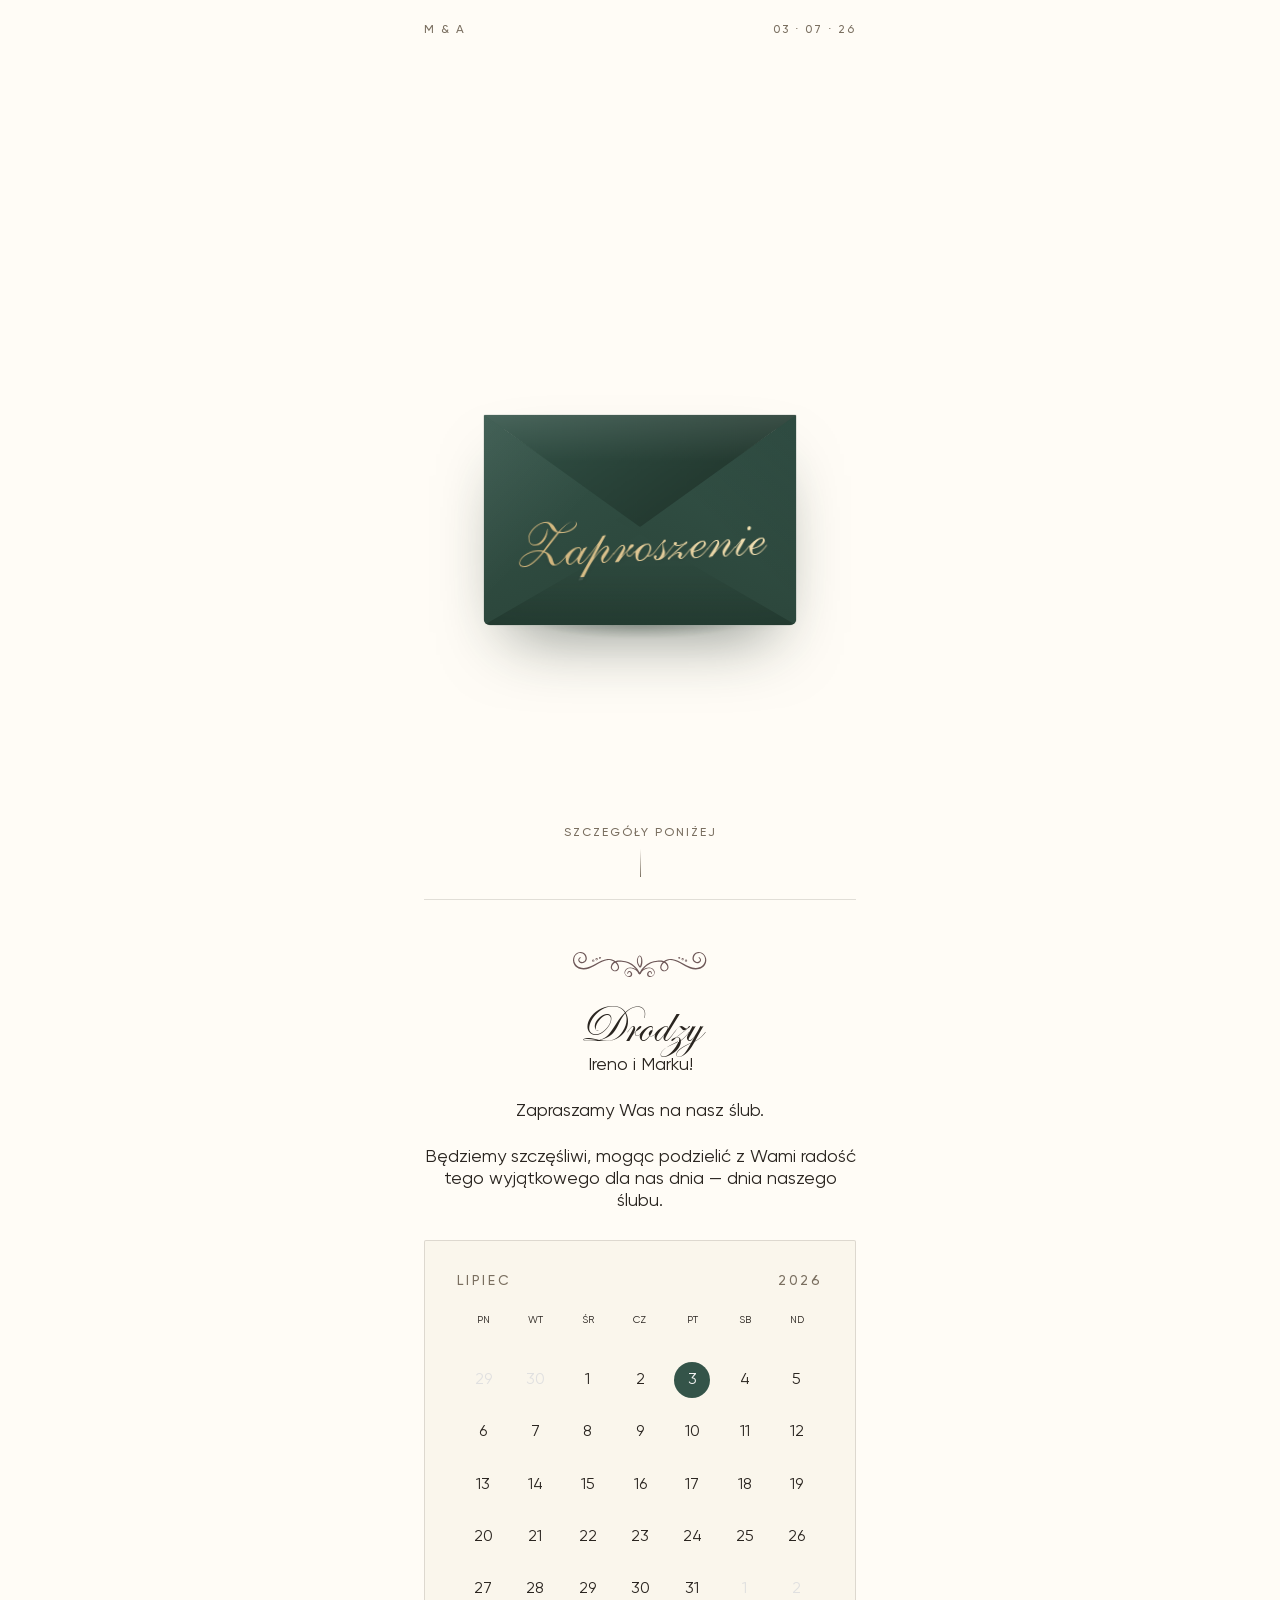
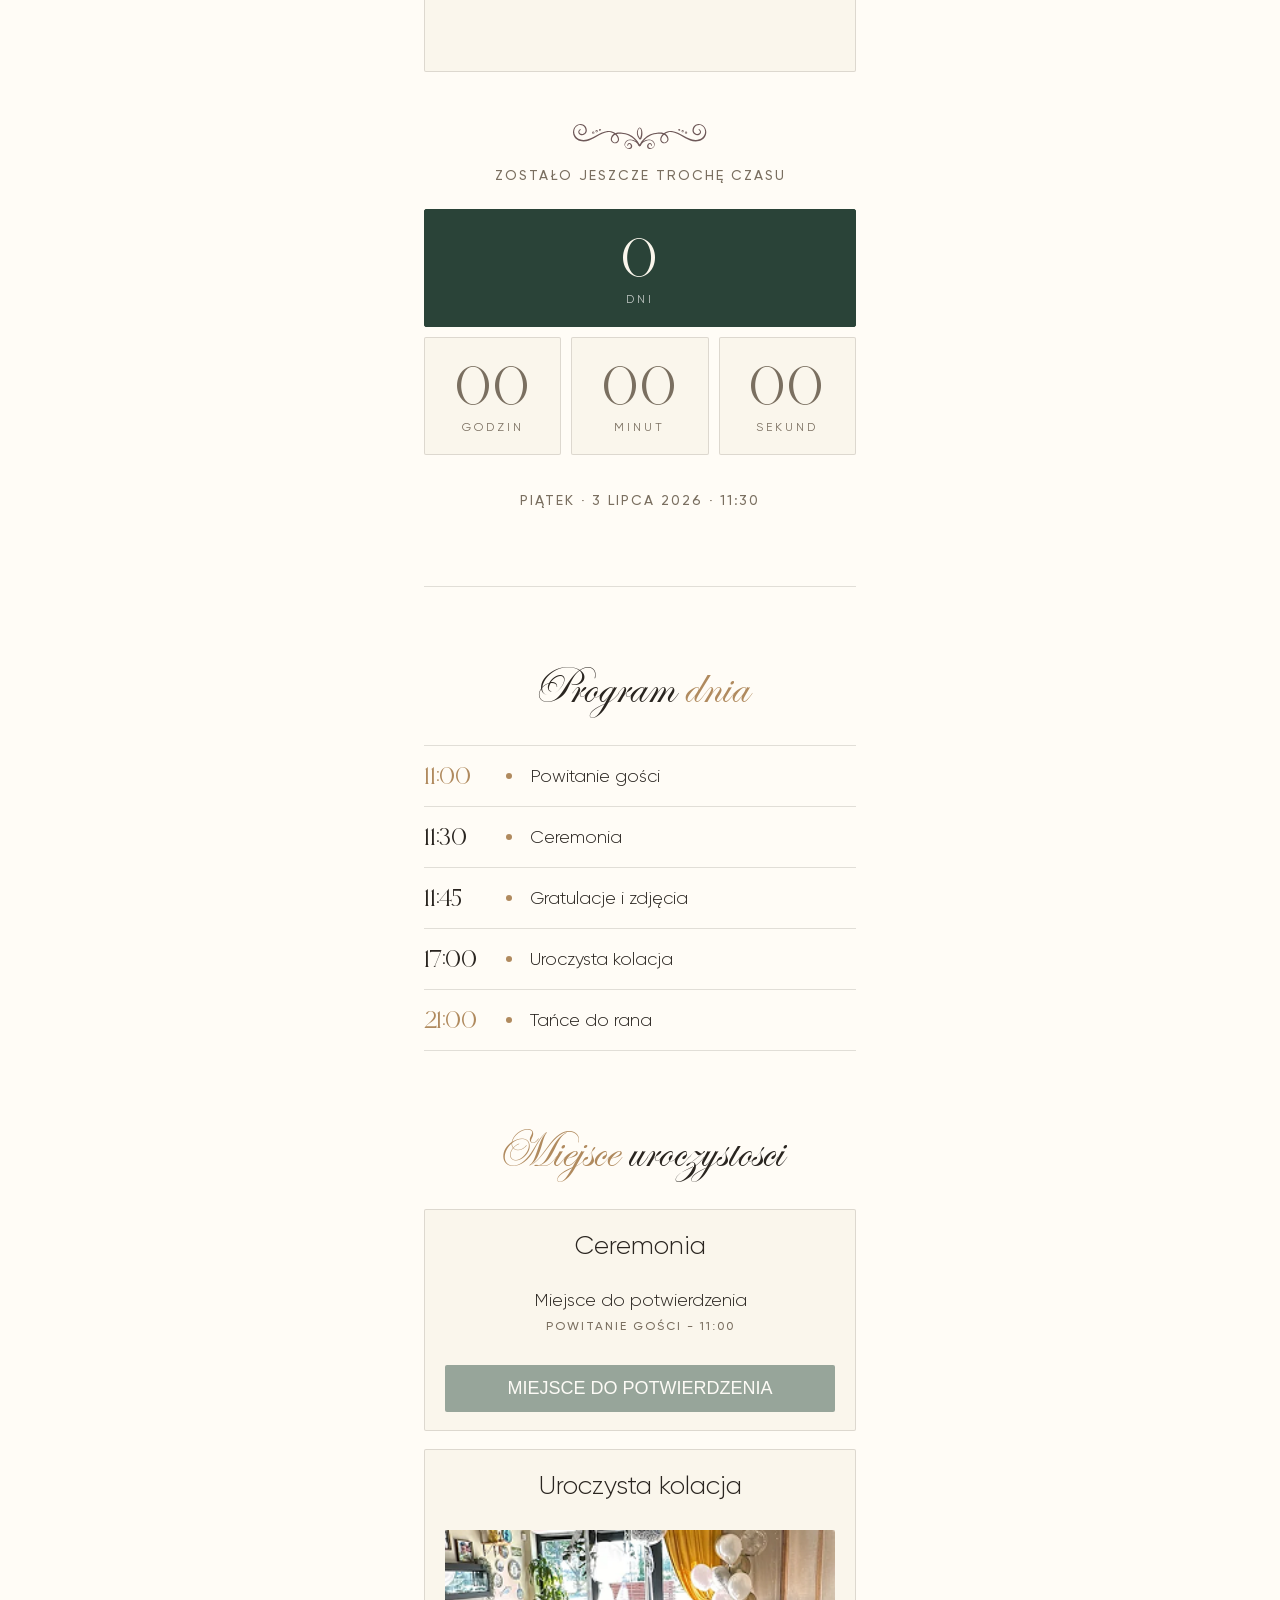
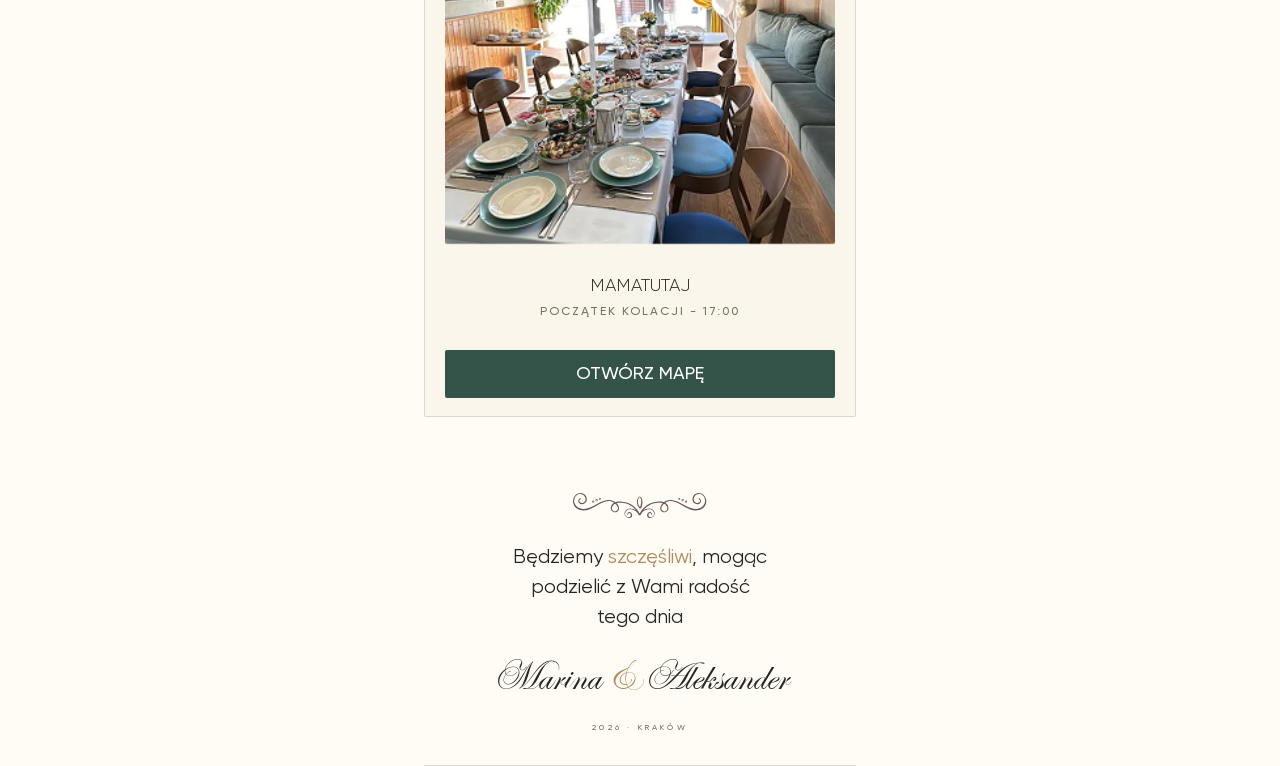
==== pl/index.html @ 435d339f "feat: add Polish version of wedding invitation page with Open Graph and Twitter Card metadata" ====
<!doctype html>
<html lang="pl">
	<head>
		<meta charset="utf-8" />
		<meta name="viewport" content="width=device-width, initial-scale=1, viewport-fit=cover" />
		<title>Marina & Aleksander · 03.07.2026</title>

		<!-- SEO -->
		<meta name="description" content="Zaproszenie na ślub Mariny i Aleksandra — 3 lipca 2026, Kraków" />

		<!-- Open Graph -->
		<meta property="og:type" content="website" />
		<meta property="og:url" content="https://wedding-marina-alexander.vercel.app/pl/" />
		<meta property="og:title" content="Marina & Aleksander · 03.07.2026" />
		<meta
			property="og:description"
			content="Zapraszamy Was, abyście podzielili z nami radość naszego ślubu — 3 lipca 2026, Kraków"
		/>
		<meta property="og:image" content="https://wedding-marina-alexander.vercel.app/img/thumb.png" />
		<meta property="og:image:width" content="1200" />
		<meta property="og:image:height" content="630" />
		<meta property="og:locale" content="pl_PL" />

		<!-- Twitter Card -->
		<meta name="twitter:card" content="summary_large_image" />
		<meta name="twitter:title" content="Marina & Aleksander · 03.07.2026" />
		<meta
			name="twitter:description"
			content="Zapraszamy Was, abyście podzielili z nami radość naszego ślubu — 3 lipca 2026, Kraków"
		/>
		<meta name="twitter:image" content="https://wedding-marina-alexander.vercel.app/img/thumb.png" />

		<link rel="stylesheet" href="../style.css" />
	</head>
	<body>
		<div id="preloader" aria-hidden="true">
			<div class="preloader-spinner"></div>
		</div>

		<main>
			<!-- HERO -->
			<section class="hero-screen">
				<div class="topbar">
					<span>M & A</span>
					<span>03 · 07 · 26</span>
				</div>

				<div class="env-wrap" id="env" role="button" tabindex="0">
					<div class="env-shadow"></div>
					<div class="env-back"></div>
					<div class="letter">
						<div class="l-names-block">
							<div class="l-name l-1">Marina</div>
							<div class="l-amp">&amp;</div>
							<div class="l-name l-2">Aleksander</div>
						</div>
						<div class="l-bottom">
							<div class="l-date">03 · 07 · 2026</div>
							<div class="l-place">Kraków</div>
						</div>
					</div>
					<div class="env-front"></div>
					<div class="env-flap"></div>
					<div class="gold-signature">Zaproszenie</div>
				</div>

				<div class="scroll-after">
					<span>szczegóły poniżej</span>
					<span class="stem"></span>
				</div>
			</section>

			<!-- INTRO -->
			<section class="s-intro detail-no-border">
				<div class="intro-heading reveal">
					<img src="../img/decorate.svg" alt="" class="ornament intro-ornament" />
					<div class="intro-body">
						<div>
							<div class="intro-script sec-script">Drodzy</div>
							<div class="intro-subtitle">Ireno i Marku!</div>
						</div>
						<p>Zapraszamy Was na nasz ślub.</p>
						<p>
							Będziemy szczęśliwi, mogąc podzielić z&nbsp;Wami radość tego wyjątkowego dla nas dnia&nbsp;—
							dnia naszego ślubu.
						</p>
					</div>
				</div>

				<div class="cal-card reveal d2">
					<div class="cal-header"><span>Lipiec</span><span>2026</span></div>
					<div class="cal-grid cal-grid--header">
						<span class="cal-dow">PN</span><span class="cal-dow">WT</span><span class="cal-dow">ŚR</span
						><span class="cal-dow">CZ</span><span class="cal-dow">PT</span><span class="cal-dow">SB</span
						><span class="cal-dow">ND</span>
					</div>
					<div class="cal-grid">
						<span class="cal-day cal-day--out">29</span><span class="cal-day cal-day--out">30</span
						><span class="cal-day">1</span><span class="cal-day">2</span
						><span class="cal-day cal-day--hl"><span>3</span></span
						><span class="cal-day">4</span><span class="cal-day">5</span> <span class="cal-day">6</span
						><span class="cal-day">7</span><span class="cal-day">8</span><span class="cal-day">9</span
						><span class="cal-day">10</span><span class="cal-day">11</span><span class="cal-day">12</span>
						<span class="cal-day">13</span><span class="cal-day">14</span><span class="cal-day">15</span
						><span class="cal-day">16</span><span class="cal-day">17</span><span class="cal-day">18</span
						><span class="cal-day">19</span> <span class="cal-day">20</span><span class="cal-day">21</span
						><span class="cal-day">22</span><span class="cal-day">23</span><span class="cal-day">24</span
						><span class="cal-day">25</span><span class="cal-day">26</span> <span class="cal-day">27</span
						><span class="cal-day">28</span><span class="cal-day">29</span><span class="cal-day">30</span
						><span class="cal-day">31</span><span class="cal-day cal-day--out">1</span
						><span class="cal-day cal-day--out">2</span>
					</div>
				</div>
			</section>

			<!-- COUNTDOWN -->
			<section class="detail countdown">
				<img src="../img/decorate.svg" alt="" class="ornament" />
				<div class="cd-eyebrow reveal">zostało jeszcze trochę czasu</div>
				<div class="cd">
					<div class="cd-c cd-c--accent reveal d1">
						<div class="cd-num" id="cd-d">—</div>
						<div class="cd-lbl">dni</div>
					</div>
					<div class="cd-hms">
						<div class="cd-c reveal d2">
							<div class="cd-num" id="cd-h">—</div>
							<div class="cd-lbl">godzin</div>
						</div>
						<div class="cd-c reveal d3">
							<div class="cd-num" id="cd-m">—</div>
							<div class="cd-lbl">minut</div>
						</div>
						<div class="cd-c reveal d4">
							<div class="cd-num" id="cd-s">—</div>
							<div class="cd-lbl">sekund</div>
						</div>
					</div>
				</div>
				<div class="cd-foot reveal d5">piątek · 3 lipca 2026 · 11:30</div>
			</section>

			<!-- PROGRAMME -->
			<section class="detail detail-no-border">
				<h2 class="sec-script reveal d1">Program <em>dnia</em></h2>
				<div class="prog">
					<div class="pr reveal d1">
						<div class="time gold">11:00</div>
						<span class="dot"></span>
						<div class="body">Powitanie gości</div>
					</div>
					<div class="pr reveal d2">
						<div class="time">11:30</div>
						<span class="dot"></span>
						<div class="body">Ceremonia</div>
					</div>
					<div class="pr reveal d3">
						<div class="time">11:45</div>
						<span class="dot"></span>
						<div class="body">Gratulacje i zdjęcia</div>
					</div>
					<div class="pr reveal d4">
						<div class="time">17:00</div>
						<span class="dot"></span>
						<div class="body">Uroczysta kolacja</div>
					</div>
					<div class="pr reveal d5">
						<div class="time gold">21:00</div>
						<span class="dot"></span>
						<div class="body">Tańce do rana</div>
					</div>
				</div>
			</section>

			<!-- PLACE -->
			<section class="detail place detail-no-border">
				<h2 class="sec-script reveal d1"><em>Miejsce</em> uroczystosci</h2>
				<div class="venue-cards">
					<div class="venue-card reveal d2">
						<div class="venue-card-label">Ceremonia</div>

						<div class="venue-card-info">
							<div class="venue-card-name">Miejsce do potwierdzenia</div>
							<div class="venue-card-time">powitanie gości - 11:00</div>
						</div>
						<button class="venue-btn venue-btn--tbd" disabled>Miejsce do potwierdzenia</button>
					</div>
					<div class="venue-card reveal d3">
						<div class="venue-card-label">Uroczysta kolacja</div>
						<img class="venue-card-img" src="../img/place.png" />
						<div class="venue-card-info">
							<div class="venue-card-name">MAMATUTAJ</div>
							<div class="venue-card-time">początek kolacji - 17:00</div>
						</div>
						<a
							class="venue-btn"
							href="https://maps.app.goo.gl/szh8DAX3W4brn2PK7"
							target="_blank"
							rel="noopener"
							>Otwórz mapę</a
						>
					</div>
				</div>
			</section>

			<!-- CLOSING -->
			<section class="closing">
				<img src="../img/decorate.svg" alt="" class="ornament" />
				<p class="closing-words reveal">
					Będziemy <span>szczęśliwi</span>, mogąc podzielić z Wami radość tego dnia
				</p>
				<div class="closing-sig reveal d2">Marina <em>&amp;</em> Aleksander</div>
				<div class="closing-meta d3">2026 · Kraków</div>
			</section>
		</main>

		<script src="../main.js"></script>
	</body>
</html>
---- style.css ----
@font-face {
	font-family: 'Esenin Script One';
	src: url('fonts/esenin-script-one.woff2') format('woff2');
	font-weight: 400;
	font-style: normal;
	font-display: swap;
}

@font-face {
	font-family: 'Gilroy';
	src: url('fonts/Gilroy-Light.woff2') format('woff2');
	font-weight: 300;
	font-style: normal;
	font-display: swap;
}

@font-face {
	font-family: 'Gilroy';
	src: url('fonts/Gilroy.woff') format('woff');
	font-weight: 400;
	font-style: normal;
	font-display: swap;
}

@font-face {
	font-family: 'Gilroy';
	src: url('fonts/Gilroy-Medium.woff') format('woff');
	font-weight: 500;
	font-style: normal;
	font-display: swap;
}

@font-face {
	font-family: 'Gilroy';
	src: url('fonts/Gilroy-Bold.woff') format('woff');
	font-weight: 700;
	font-style: normal;
	font-display: swap;
}

@font-face {
	font-family: 'Edensor';
	src: url('fonts/Edensor-Regular.woff2') format('woff2');
	font-weight: 400;
	font-style: normal;
	font-display: swap;
}

@font-face {
	font-family: 'Allegretto Script One';
	src: url('fonts/AllegrettoScriptOne.woff2') format('woff');
	font-weight: 400;
	font-style: normal;
	font-display: swap;
}

@font-face {
	font-family: 'Vivaldi';
	src: url('fonts/Vivaldi.woff2') format('woff');
	font-weight: 400;
	font-style: normal;
	font-display: swap;
}

:root {
	--bg: #FFFCF6;
	--paper: #FAF6EC;
	--paper-edge: rgba(42, 37, 30, 0.15);
	--ink: #2a2520;
	--soft: #7a6f60;
	--line: rgba(42, 37, 30, 0.14);
	--env-deep: #2A4338;
	--env-mid: #345449;
	--env-edge: #1c2e25;
	--env-crease: rgba(12, 24, 19, 0.28);
	--env-light: rgba(255, 255, 255, 0.08);
	--gold: #b08a5e;
	--gold-deep: #8a6a44;
}

* {
	box-sizing: border-box;
	margin: 0;
	padding: 0;
}

html,
body {
	background: var(--bg);
	color: var(--ink);
	font-family: 'Gilroy', system-ui, sans-serif;
	font-weight: 400;
	font-size: 18px;
	-webkit-font-smoothing: antialiased;
	text-rendering: optimizeLegibility;
}

body {
	min-height: 100vh;
	overflow-x: hidden;
}

.reveal {
	opacity: 0;
	transform: translateY(20px);
	transition:
		opacity 1.1s cubic-bezier(0.2, 0.7, 0.2, 1),
		transform 1.1s cubic-bezier(0.2, 0.7, 0.2, 1);
}

.reveal.in {
	opacity: 1;
	transform: none;
}

.d1 {
	transition-delay: 0.1s;
}

.d2 {
	transition-delay: 0.24s;
}

.d3 {
	transition-delay: 0.4s;
}

.d4 {
	transition-delay: 0.56s;
}

.d5 {
	transition-delay: 0.72s;
}

main {
	max-width: 480px;
	margin: 0 auto;
	padding: 0 24px;
	position: relative;
}

/* ─── HERO ─────────────────────────────────────────────── */

.hero-screen {
	min-height: 100svh;
	min-height: 100dvh;
	display: grid;
	place-items: center;
	align-items: center;
	padding: 24px 0 24px;
	position: relative;
}

.topbar {
	display: flex;
	justify-content: space-between;
	align-items: center;
	position: absolute;
	top: 24px;
	left: 0;
	right: 0;
	font-family: Gilroy;
	font-weight: 500;
	font-size: 12px;
	line-height: 100%;
	letter-spacing: 2px;
	vertical-align: middle;
	text-transform: uppercase;
	color: var(--soft);
}


@keyframes envFly {
	0% {
		transform: translate3d(-24px, -125vh, 0) rotateZ(-10deg) rotateY(-18deg) scale(calc(var(--env-scale) * 0.92));
		opacity: 0;
	}

	48% {
		transform: translate3d(12px, 24px, 0) rotateZ(2.5deg) rotateY(5deg) scale(calc(var(--env-scale) * 1.02));
		opacity: 1;
	}

	68% {
		transform: translate3d(-5px, -9px, 0) rotateZ(-1.2deg) rotateY(-2deg) scale(var(--env-scale));
	}

	84% {
		transform: translate3d(2px, 4px, 0) rotateZ(0.45deg) rotateY(1deg) scale(var(--env-scale));
	}

	100% {
		transform: translate3d(0, 0, 0) rotateZ(0deg) rotateY(0deg) scale(var(--env-scale));
		opacity: 1;
	}
}

@keyframes signatureGleam {

	0%,
	100% {
		background-position: 0% 50%;
	}

	50% {
		background-position: 100% 50%;
	}
}

.env-wrap {
	--env-scale: 1;
	position: relative;
	margin: 0 auto;
	margin-top: -70px;
	width: 312px;
	height: 420px;
	perspective: 1600px;
	cursor: pointer;
	user-select: none;
	opacity: 0;
	transform-origin: 50% 50%;
	will-change: transform;
}

.env-wrap.ready {
	animation: envFly 1.85s cubic-bezier(0.25, 0.78, 0.2, 1) 0.18s both;
}

.env-shadow {
	position: absolute;
	left: 50%;
	bottom: -20px;
	transform: translateX(-50%);
	width: 292px;
	height: 24px;
	border-radius: 50%;
	background: radial-gradient(50% 100% at 50% 0%, rgba(28, 46, 37, 0.34), transparent 74%);
	filter: blur(1px);
	transition:
		opacity 0.8s,
		transform 1.4s cubic-bezier(0.25, 0.78, 0.2, 1);
	z-index: 0;
}

.env-wrap.open .env-shadow {
	opacity: 0.58;
	transform: translateX(-50%) scaleX(1.08);
}

.env-back,
.env-front,
.env-flap,
.letter {
	position: absolute;
	backface-visibility: visible;
}

.env-back {
	bottom: 0;
	left: 0;
	right: 0;
	height: 210px;
	overflow: hidden;
	background:
		linear-gradient(105deg, transparent 0 49.7%, var(--env-crease) 50%, transparent 50.7%),
		linear-gradient(255deg, transparent 0 49.7%, rgba(255, 255, 255, 0.05) 50%, transparent 50.7%),
		radial-gradient(120% 95% at 50% 0%, rgba(255, 255, 255, 0.1), transparent 46%),
		linear-gradient(180deg, var(--env-mid), var(--env-deep) 78%);
	border-radius: 0 0 6px 6px;
	box-shadow:
		0 34px 68px -26px rgba(28, 46, 37, 0.54),
		inset 0 1px 0 var(--env-light),
		inset 0 -18px 30px rgba(11, 24, 19, 0.16);
	z-index: 1;
}

.env-back::before,
.env-back::after {
	content: '';
	position: absolute;
	top: 0;
	width: 50%;
	height: 100%;
	opacity: 0.9;
	background: linear-gradient(135deg, rgba(255, 255, 255, 0.06) 0%, transparent 54%);
}

.env-back::before {
	left: 0;
}

.env-back::after {
	right: 0;
	background: linear-gradient(225deg, rgba(0, 0, 0, 0.09) 0%, transparent 58%);
}

.letter {
	left: 50%;
	bottom: 18px;
	width: 278px;
	height: 178px;
	transform: translateX(-50%) translateY(0) rotate(0deg);
	background: var(--paper);
	background: linear-gradient(0deg, #FAF6EC, #FAF6EC),
		radial-gradient(120% 100% at 50% 0%, rgba(176, 138, 94, 0.06) 0%, rgba(176, 138, 94, 0) 60%),
		linear-gradient(90deg, rgba(255, 255, 255, 0.48) 0%, rgba(255, 255, 255, 0) 18%, rgba(255, 255, 255, 0) 82%, rgba(176, 138, 94, 0.06) 100%);

	border: 1px solid #2A251E26;
	border-radius: 3px;
	padding: 10px 20px;
	box-shadow:
		0 8px 18px rgba(28, 46, 37, 0.18),
		inset 0 0 22px rgba(176, 138, 94, 0.05);
	z-index: 2;
	will-change: transform;
	transition:
		transform 1.85s 0.72s cubic-bezier(0.2, 0.78, 0.18, 1),
		box-shadow 1.85s 0.72s ease;
	text-align: center;
	display: flex;
	flex-direction: column;
	justify-content: space-between;
	transform-origin: 0% 100%;
	line-height: 30px;

}

.letter .l-2 {
	margin-top: -10px;
}

.env-wrap.open .letter {
	transform: translateX(-50%) translateY(-222px) rotate(4.5deg);
	box-shadow:
		0 28px 52px rgba(28, 46, 37, 0.28),
		inset 0 0 22px rgba(176, 138, 94, 0.05);
}

.letter .l-names-block {
	display: flex;
	flex-direction: column;
	align-items: center;
	gap: 0;
}

.letter .l-name {
	font-family: 'Allegretto Script One', 'Monsieur La Doulaise', cursive;
	font-size: 44px;
	font-weight: 500;
	line-height: 1;
	color: var(--ink);
}

.letter .l-amp {
	font-family: 'Vivaldi', 'Allegretto Script One';
	font-weight: 400;
	font-size: 33px;
	line-height: 1;
	text-align: center;
	color: var(--gold);
}

.letter .l-rule {
	width: 30px;
	height: 1px;
	background: var(--gold);
	margin: 0 auto;
	opacity: 0.7;
}

.letter .l-bottom {
	flex-grow: 0;
	display: flex;
	flex-direction: column;
	align-items: center;
	gap: 5px;
}

.letter .l-date {
	font-family: 'Esenin Script One', 'Monsieur La Doulaise', cursive;
	font-weight: 400;
	font-size: 20px;
	line-height: 1;
	letter-spacing: 0.72px;
	text-align: center;
	color: var(--ink);
}

.letter .l-place {
	font-family: 'Gilroy';
	font-weight: 400;
	font-size: 10px;
	line-height: 1;
	letter-spacing: 3.4px;
	text-align: center;
	text-transform: uppercase;
	color: var(--soft);
}

.env-front {
	bottom: 0;
	left: 0;
	right: 0;
	height: 210px;
	overflow: hidden;
	clip-path: polygon(0 0, 50% 52%, 100% 0, 100% 100%, 0 100%);
	background:
		linear-gradient(153deg, transparent 0 49.5%, rgba(255, 255, 255, 0.055) 50%, transparent 50.9%),
		linear-gradient(207deg, transparent 0 49.5%, rgba(9, 18, 15, 0.22) 50%, transparent 50.9%),
		linear-gradient(180deg, var(--env-mid) 0%, var(--env-deep) 100%);
	border-radius: 0 0 6px 6px;
	z-index: 3;
	box-shadow:
		inset 0 1px 0 rgba(255, 255, 255, 0.08),
		inset 0 -24px 36px rgba(12, 24, 19, 0.2);
}

.env-front::before {
	content: '';
	position: absolute;
	inset: 0 auto 0 0;
	width: 58%;
	background:
		linear-gradient(135deg, rgba(255, 255, 255, 0.08), transparent 48%),
		linear-gradient(160deg, var(--env-mid), var(--env-deep));
	clip-path: polygon(0 0, 100% 50%, 0 100%);
	z-index: 1;
}

.env-front::after {
	content: '';
	position: absolute;
	inset: 0 0 0 auto;
	width: 58%;
	background:
		linear-gradient(225deg, rgba(0, 0, 0, 0.11), transparent 50%),
		linear-gradient(200deg, var(--env-mid), var(--env-deep));
	clip-path: polygon(100% 0, 0 50%, 100% 100%);
	pointer-events: none;
	z-index: 2;
}

.env-flap {
	bottom: 98px;
	left: 0;
	right: 0;
	height: 112px;
	background:
		linear-gradient(180deg, rgba(255, 255, 255, 0.1), transparent 42%),
		linear-gradient(145deg, var(--env-mid), var(--env-edge));
	clip-path: polygon(0 0, 100% 0, 50% 100%);
	transform-origin: top center;
	transform: rotateX(0deg);
	transition:
		transform 1.35s cubic-bezier(0.6, 0, 0.18, 1),
		z-index 0s linear 0.55s;
	z-index: 4;
	will-change: transform;
}

.env-wrap.open .env-flap {
	transform: rotateX(180deg);
	z-index: 0;
}

.gold-signature {
	position: absolute;
	bottom: 20px;
	left: 50%;
	width: 300px;
	transform: translate(-50%, -50%) rotate(-3deg);
	z-index: 6;
	font-family: 'Allegretto Script One', cursive;
	font-size: 62px;
	line-height: 1;
	text-align: center;
	white-space: nowrap;
	color: transparent;
	background: linear-gradient(90.87deg, #CAA763 0%, #F6E1AD 36%, #D9BD78 52%, #A9813F 76%, #D9BD78 100%);
	background-size: 240% 100%;
	-webkit-background-clip: text;
	background-clip: text;
	text-shadow:
		0 0.4px 0 rgba(255, 255, 255, 0.1),
		0 2px 6px rgba(7, 15, 12, 0.1);
	pointer-events: none;
}

.scroll-after {
	position: absolute;
	left: 0;
	right: 0;
	bottom: 22px;
	text-align: center;
	font-weight: 500;
	font-size: 12px;
	line-height: 1;
	letter-spacing: 2px;
	text-align: center;
	text-transform: uppercase;
	color: var(--soft);
	pointer-events: none;
	transition: opacity 0.8s 2s ease;
	display: flex;
	flex-direction: column;
	align-items: center;
	gap: 10px;
}

.scroll-after .stem {
	width: 1px;
	height: 28px;
	background: linear-gradient(180deg, transparent, var(--soft));
}

.env-wrap.open~.scroll-after {
	opacity: 1;
	pointer-events: auto;
}

/*  SECTION SHARED  */
.ornament {
	display: block;
	margin: 0 auto;
}

.detail {
	padding: 76px 0;
}

.sec-script {
	font-family: 'Esenin Script One', cursive;
	font-size: 52px;
	font-weight: 400;
	line-height: 1;
	text-align: center;
	margin-bottom: 30px;
	color: var(--ink);
}

.sec-script em {
	color: var(--gold);
	font-style: normal;
}

section:not(.detail-no-border) {
	border-bottom: 1px solid var(--line);
}

/*  INTRO  */

.s-intro {
	padding: 52px 0;
	display: flex;
	flex-direction: column;
	align-items: center;
	gap: 28px;
}

.intro-heading {
	display: flex;
	flex-direction: column;
	align-items: center;
	gap: 0;
	text-align: center;
	width: 100%;
}

.intro-ornament {
	margin-bottom: 24px;
}

.intro-script {
	margin-bottom: 0;
}

.intro-subtitle {
	color: var(--ink);
}

.intro-body {
	display: flex;
	flex-direction: column;
	gap: 24px;
}

/*  CALENDAR  */
.cal-card {
	width: 100%;
	aspect-ratio: 1 / 1;
	background: var(--paper);
	border: 1px solid var(--line);
	border-radius: 2px;
	padding: 32px;
	display: flex;
	flex-direction: column;
	font-size: 14px;
	font-weight: 500;
	color: var(--soft);
}

.cal-header {
	display: flex;
	justify-content: space-between;
	padding: 0 0 16px;
	letter-spacing: 0.2em;
	text-transform: uppercase;
}

.cal-grid {
	display: grid;
	grid-template-columns: repeat(7, 1fr);
}

.cal-grid--header {
	margin-bottom: 20px;
	grid-template-rows: auto;
}

.cal-dow {
	display: flex;
	align-items: center;
	justify-content: center;
	font-weight: 400;
	font-size: 10px;
	height: 28px;
	color: var(--ink);
	line-height: 1;
	text-align: center;
}

.cal-day {
	display: flex;
	align-items: center;
	justify-content: center;
	font-weight: 400;
	font-size: 16px;
	line-height: 1;
	color: var(--ink);
	aspect-ratio: 1/1;
}

.cal-day--out {
	color: #e0e0e0;
}

.cal-day--hl {
	color: transparent;
}

.cal-day--hl span {
	display: flex;
	align-items: center;
	justify-content: center;
	width: 36px;
	aspect-ratio: 1;
	background: var(--env-mid);
	color: #f2f2f2;
	border-radius: 50%;
}

/*  COUNTDOWN  */
.countdown {
	padding-top: 0;
	font-size: 14px;
	font-weight: 500;
	text-align: center;
	color: var(--soft);
	letter-spacing: 2px;
	text-transform: uppercase;
}

.cd-eyebrow {
	margin-top: 18px;
	margin-bottom: 24px;
}

.cd {
	display: flex;
	flex-direction: column;
	gap: 10px;
}

.cd-hms {
	display: grid;
	grid-template-columns: repeat(3, 1fr);
	gap: 10px;
}

.cd-c {
	padding: 20px 8px;
	text-align: center;
	border: 1px solid var(--line);
	background: var(--paper);
	border-radius: 2px;
}

.cd-c--accent {
	background: var(--env-deep);
	color: var(--paper);
	border-color: var(--env-deep);
}

.cd-c--accent .cd-lbl {
	color: rgba(255, 255, 255, 0.7);
}

.cd-num {
	font-family: 'Edensor', serif;
	font-size: 56px;
	line-height: 1;
	font-feature-settings: 'tnum' 1;
}

.cd-lbl {
	margin-top: 8px;
	font-weight: 400;
	font-size: 12px;
	line-height: 1;
	letter-spacing: 3px;
	text-align: center;
	text-transform: uppercase;
	color: var(--soft);
}

.cd-c--accent .cd-lbl {
	color: rgba(255, 255, 255, 0.7);
}

.cd-foot {
	margin-top: 38px;
	text-align: center;
}

/*  PROGRAMME  */
.prog {
	display: flex;
	flex-direction: column;
	border-top: 1px solid var(--line);
	font-weight: 300;
	font-size: 18px;
}

.pr {
	display: grid;
	grid-template-columns: 64px 10px 1fr;
	gap: 16px;
	padding: 18px 0;
	align-items: center;
	border-bottom: 1px solid var(--line);
}

.pr .time {
	font-family: 'Edensor', serif;
	font-size: 24px;
	line-height: 1;
	font-feature-settings: 'tnum' 1;
}

.pr .time.gold {
	color: var(--gold);
}

.pr .dot {
	width: 6px;
	height: 6px;
	background: var(--gold);
	border-radius: 50%;
	justify-self: center;
}

.pr .body {
	display: flex;
	flex-direction: column;
	gap: 2px;
}



/*  PLACE  */
.place {
	padding-top: 0;
}

.venue-cards {
	display: flex;
	flex-direction: column;
	gap: 18px;
}

.venue-card {
	background: var(--paper);
	border: 1px solid var(--line);
	border-radius: 2px;
	padding: 20px 20px 18px;
	display: flex;
	flex-direction: column;
	gap: 30px;
}

.venue-card-label {
	font-size: 22px;
	font-weight: 300;
	font-size: 26px;
	vertical-align: middle;
	color: var(--ink);
	text-align: center;
}

.venue-card-info {
	display: flex;
	flex-direction: column;
	align-items: center;
	gap: 10px;
	text-align: center;
}

.venue-card-name {
	font-weight: 300;
	font-size: 18px;
	color: var(--ink);
}

.venue-card-time {
	font-weight: 500;
	font-size: 12px;
	letter-spacing: 2px;
	text-align: center;
	text-transform: uppercase;
	color: var(--soft);
}

.venue-btn {
	display: block;
	width: 100%;
	padding: 13px;
	background: var(--env-mid);
	color: #fff;
	font-size: 18px;
	font-weight: 500;
	text-transform: uppercase;
	text-align: center;
	text-decoration: none;
	border: none;
	border-radius: 2px;
	cursor: pointer;
}

.venue-btn--tbd {
	opacity: 0.5;
	cursor: default;
}

/*  CLOSING  */

.closing {
	padding: 0 0 32px;
	text-align: center;
	color: var(--ink);
}

.closing .ornament {
	margin-bottom: 24px;
}

.closing-words {
	font-size: 20px;
	line-height: 1.5;
	max-width: 22ch;
	margin: 0 auto;
	color: var(--ink);
}

.closing-words span {
	color: var(--gold);
}

.closing-sig {
	margin-top: 24px;
	font-family: 'Esenin Script One', cursive;
	font-size: 42px;
	line-height: 1;
	color: var(--ink);
}

.closing-sig em {
	color: var(--gold);
	font-style: normal;
}

.closing-meta {
	margin-top: 24px;
	font-size: 8px;
	font-weight: 500;
	letter-spacing: 0.4em;
	color: var(--soft);
	text-transform: uppercase;
}

/*  PRELOADER  */

#preloader {
	position: fixed;
	inset: 0;
	background: var(--bg);
	z-index: 9999;
	display: flex;
	align-items: center;
	justify-content: center;
	transition:
		opacity 0.9s ease,
		visibility 0.9s ease;
}

#preloader.done {
	opacity: 0;
	visibility: hidden;
	pointer-events: none;
}

.preloader-spinner {
	width: 32px;
	height: 32px;
	border-radius: 50%;
	border: 1px solid rgba(176, 138, 94, 0.2);
	border-top-color: var(--gold);
	animation: spin 1s linear infinite;
}

@keyframes spin {
	to {
		transform: rotate(360deg);
	}
}

@media (max-width: 360px) {
	.env-wrap {
		--env-scale: 0.9;
	}
}
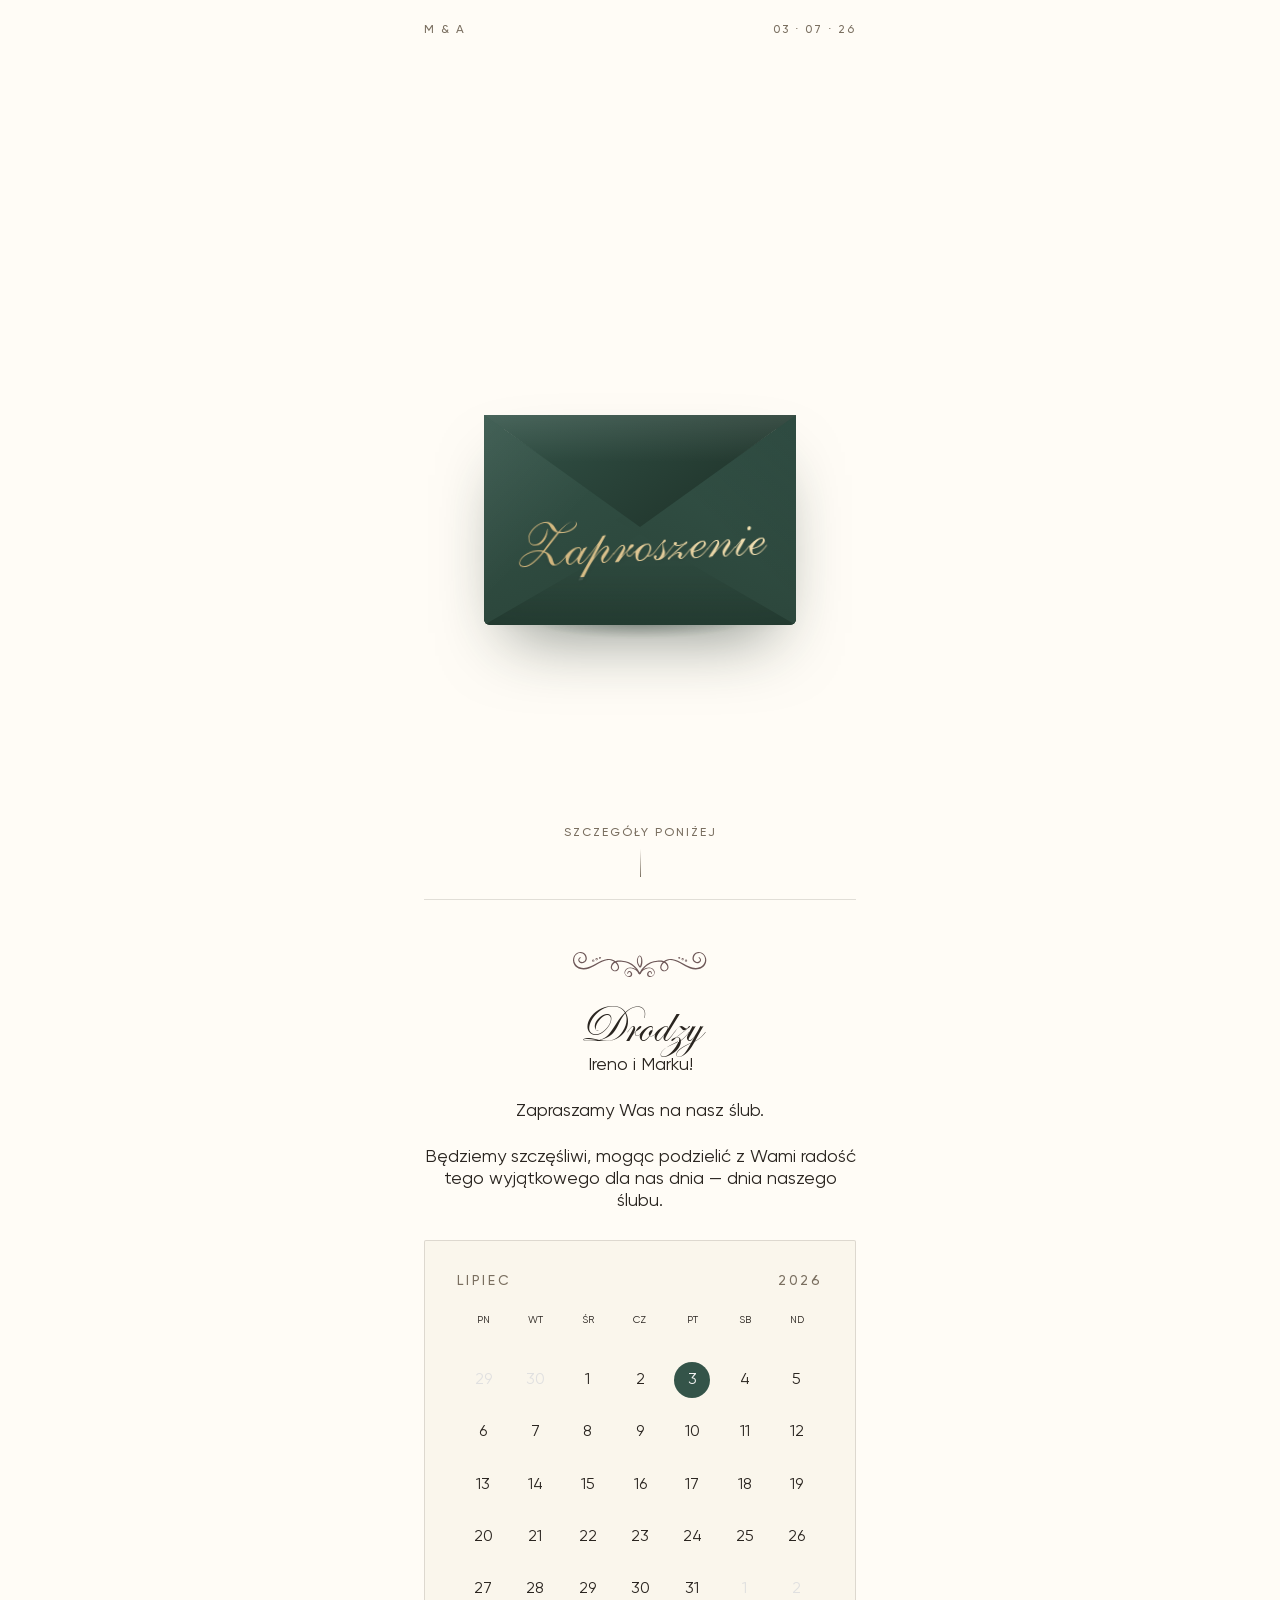
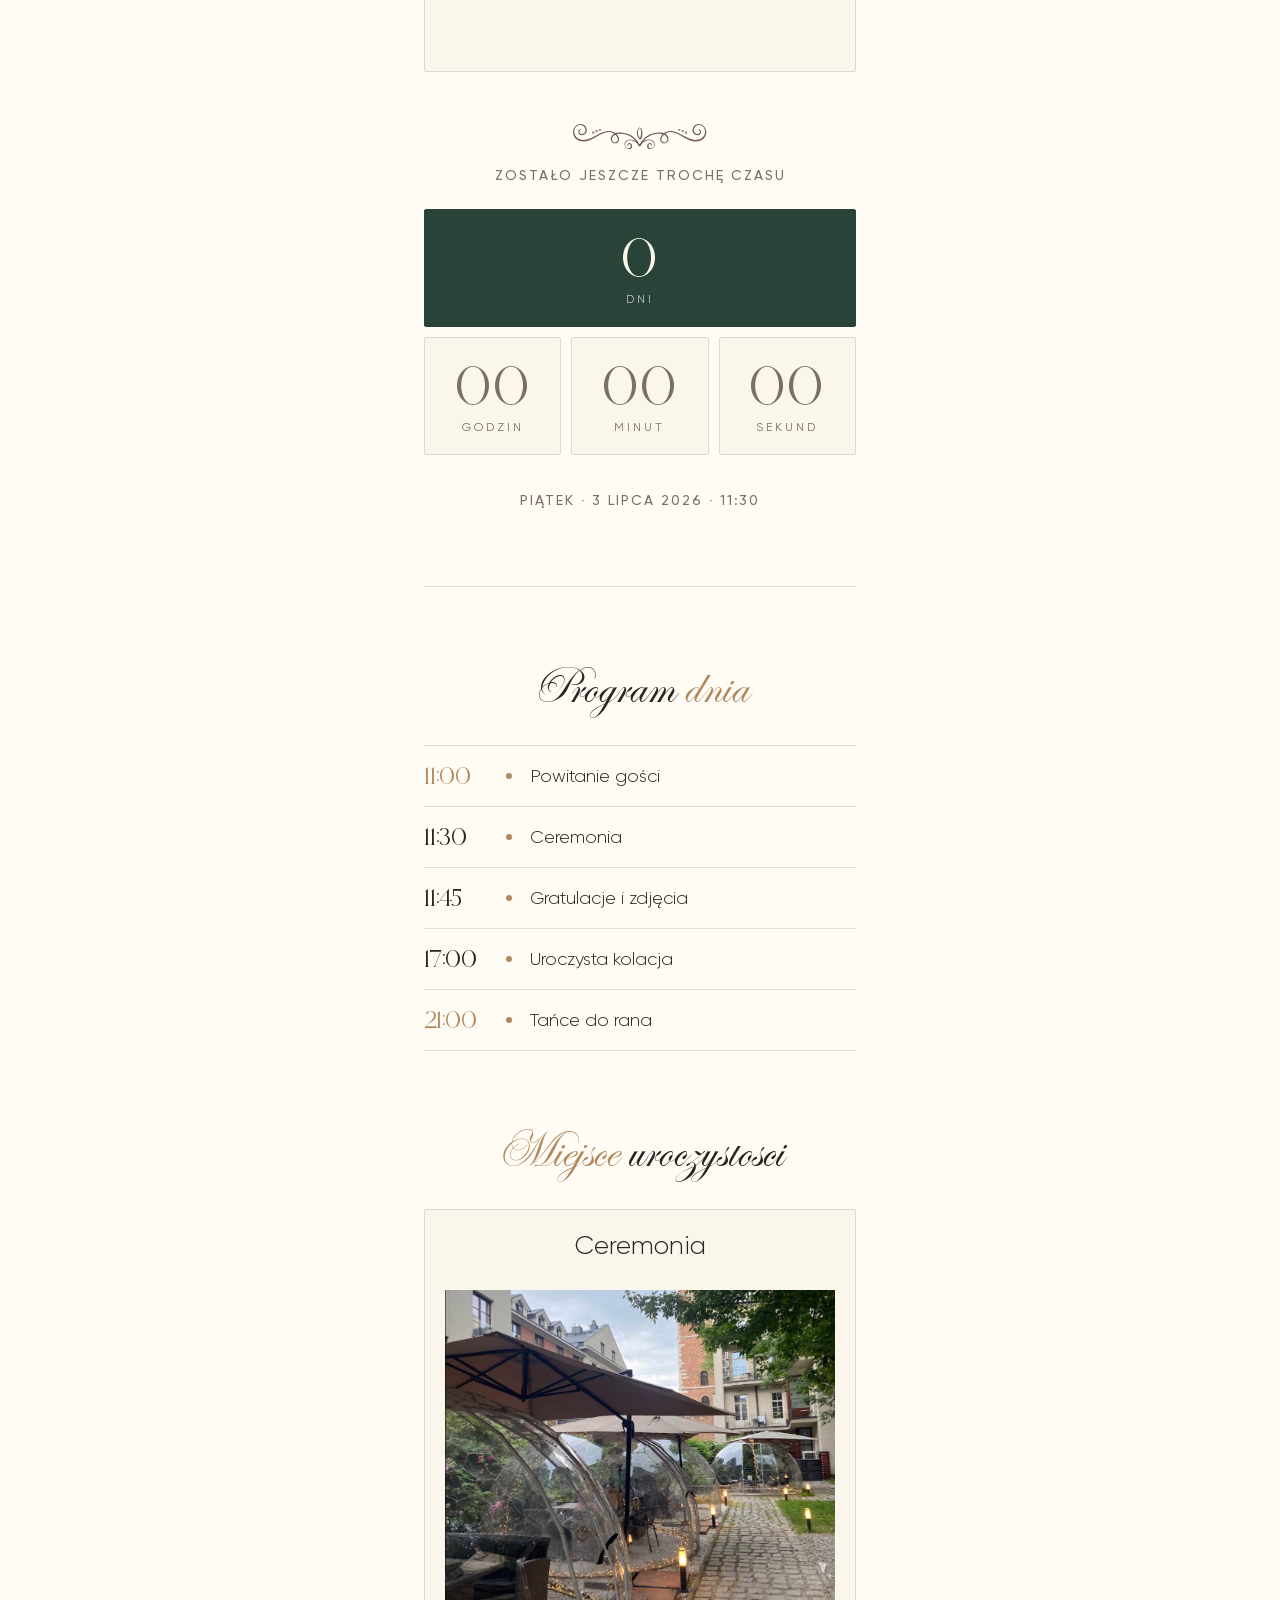
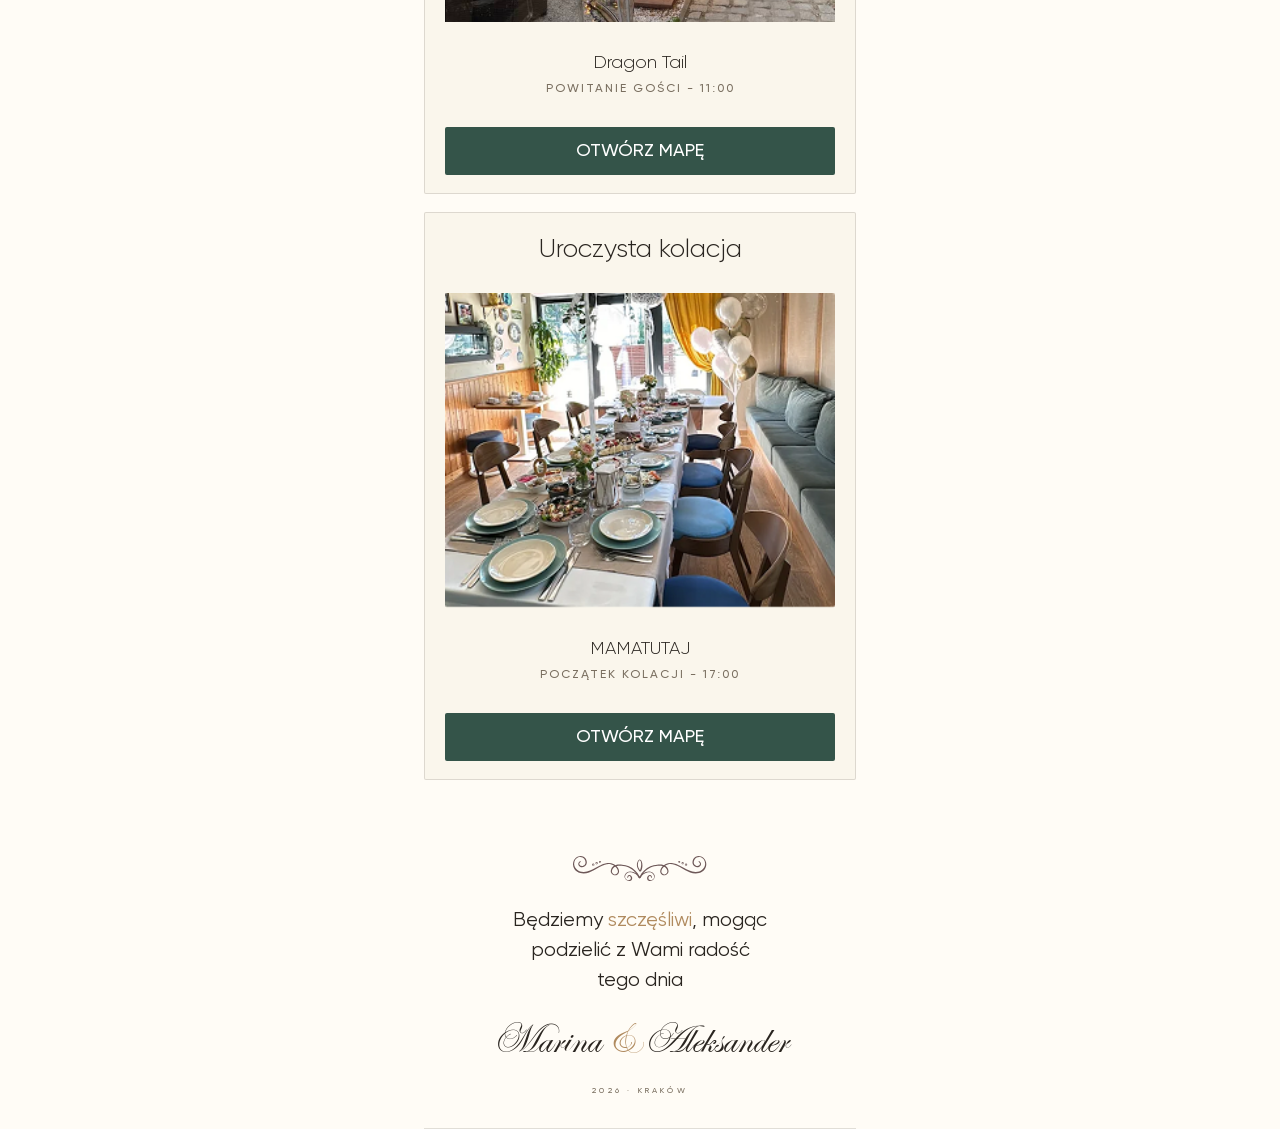
==== commit fea46868: "feat: add venue image and update venue details for ceremony and dinner sections" ====
--- a/pl/index.html
+++ b/pl/index.html
@@ -178,12 +178,19 @@
 				<div class="venue-cards">
 					<div class="venue-card reveal d2">
 						<div class="venue-card-label">Ceremonia</div>
+							<img class="venue-card-img" src="/img/place2.png"></img>
 
 						<div class="venue-card-info">
-							<div class="venue-card-name">Miejsce do potwierdzenia</div>
+							<div class="venue-card-name">Dragon Tail</div>
 							<div class="venue-card-time">powitanie gości - 11:00</div>
 						</div>
-						<button class="venue-btn venue-btn--tbd" disabled>Miejsce do potwierdzenia</button>
+						<a
+							class="venue-btn"
+							href="https://maps.app.goo.gl/NxYxFFx8keK25KLL9"
+							target="_blank"
+							rel="noopener"
+							>Otwórz mapę</a
+						>
 					</div>
 					<div class="venue-card reveal d3">
 						<div class="venue-card-label">Uroczysta kolacja</div>
